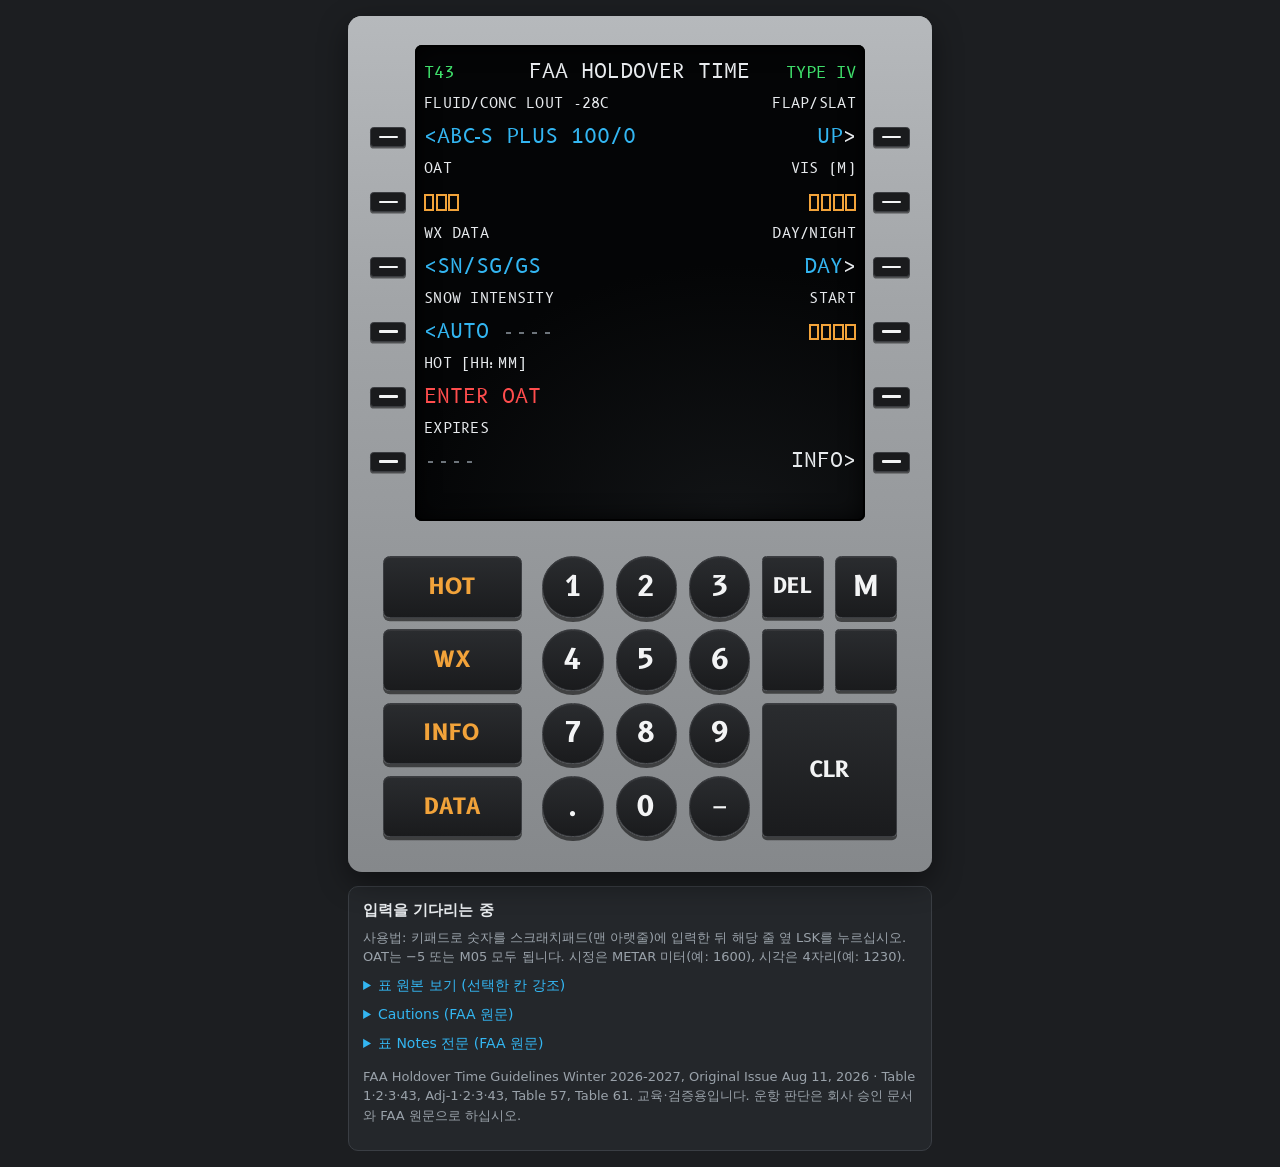
==== hot/index.html @ 69c2749b "A380-MFD draft: merge ckpt-prep-stack with X-WIND and FAA HOT calculators POSITION and SEC INDEX nav" ====
<!doctype html>
<html lang="ko">
<head>
<meta charset="utf-8">
<meta name="viewport" content="width=device-width, initial-scale=1">
</head>
<body>
<title>26/27 FAA HOLDOVER TIME</title>
<meta name="claude:viewport-fit-sides" content="cover">
<link rel="preconnect" href="https://fonts.googleapis.com">
<link rel="preconnect" href="https://fonts.gstatic.com" crossorigin>
<link rel="stylesheet" href="https://fonts.googleapis.com/css2?family=B612+Mono:wght@400;700&family=B612:wght@700&display=swap">
<style>
/* Same MCDU unit as the A380 TO Xwind tool: 14-row character screen, LSK columns on its row grid, keypad below; reference panel under the unit */
:root {
  --bench: #1c1e21;
  --bezel-hi: #b6b9bc; --bezel: #a1a4a7; --bezel-lo: #85888b;
  --key: #1a1b1d; --key-edge: #3b3d41; --key-text: #f3f4f5; --fn-text: #f2a33a;
  --screen: #040506; --label: #e8ebee; --cyan: #33b6f2; --green: #3fe06b;
  --amber: #f2a33a; --red: #ff4d4d; --dim: #6d747b; --grid: #262c32;
  --panel: #24272b; --line: #3a3e44; --foot: #9aa2aa;
  --mono: "B612 Mono", ui-monospace, Menlo, Consolas, monospace;
  --keyface: "B612", "Helvetica Neue", Arial, sans-serif;
  --text: -apple-system, "Apple SD Gothic Neo", "Noto Sans KR", system-ui, sans-serif;
  color-scheme: dark;
}
* { box-sizing: border-box; min-width: 0; }
html, body { background: var(--bench); color: var(--label); }
body {
  margin: 0; font-family: var(--text);
  padding-left: max(16px, env(safe-area-inset-left, 0px));
  padding-right: max(16px, env(safe-area-inset-right, 0px));
  padding-block: 16px;
}
.wrap { width: min(100%, calc((100vh - 36px) / 1.48)); width: min(100%, calc((100dvh - 36px) / 1.48)); min-width: min(100%, 340px); margin: 0 auto; }

.cdu {
  container-type: inline-size;
  background: linear-gradient(180deg, var(--bezel-hi), var(--bezel) 35%, var(--bezel-lo));
  border-radius: 14px;
  box-shadow: inset 0 1px 0 var(--bezel-hi), 0 10px 30px rgba(0,0,0,.45);
  padding-block: 5% 6%;
}
.top, .pad { font-size: clamp(9px, 3.3vw, 18px); font-size: 3.35cqw; }
.top { --row: 1.66em; display: grid; grid-template-columns: 10% 1fr 10%; column-gap: 1.5%; }
.lsks, .screen { display: grid; grid-template-rows: repeat(14, var(--row)); padding-block: .55em; }
.lsks button { align-self: center; }
.lsks.l button { justify-self: end; }
.lsks.r button { justify-self: start; }
.lsk {
  width: 2.75em; height: 1.485em; border-radius: .275em; max-width: 100%;
  background: var(--key); border: 1px solid var(--key-edge); box-shadow: 0 .12em 0 rgba(0,0,0,.5);
  display: grid; place-items: center; cursor: pointer; padding: 0; touch-action: manipulation;
}
.lsk::after { content: ""; width: 1.43em; height: .2em; background: var(--key-text); border-radius: 1px; }
.lsk:active { transform: translateY(.08em); box-shadow: none; }
.screen {
  background: radial-gradient(120% 90% at 70% 100%, #121416, var(--screen) 60%);
  border-radius: 7px; box-shadow: inset 0 0 0 2px #000, inset 0 0 1.2em rgba(0,0,0,.9);
  font-family: var(--mono); padding-inline: .45em; overflow: hidden; font-variant-numeric: tabular-nums;
}
.ln { display: grid; grid-template-columns: 1fr auto 1fr; align-items: center; white-space: pre; line-height: 1; }
.ln .l { justify-self: start; } .ln .c { justify-self: center; } .ln .r { justify-self: end; }
.ln.lbl { font-size: .74em; color: var(--label); letter-spacing: .02em; }
.ln.dat, .ln.ttl, .ln.sp { font-size: 1.04em; }
.disc { font-size: .9em; line-height: 1; white-space: nowrap; overflow: hidden; align-self: center; }
.disc span { display: inline-block; padding-left: 100%; animation: disc-slide 16s linear 1 forwards; }
@keyframes disc-slide { to { transform: translateX(-100%); } }
@media (prefers-reduced-motion: reduce) { .disc { white-space: normal; font-size: .6em; line-height: 1.12; } .disc span { padding-left: 0; animation: none; } }
.cyan { color: var(--cyan); } .green { color: var(--green); } .amber { color: var(--amber); }
.red { color: var(--red); } .dim { color: var(--dim); } .white { color: var(--label); }
.small { font-size: .78em; }
.big { font-size: 1.22em; font-weight: 700; letter-spacing: .02em; }
.boxes { display: inline-flex; gap: .08em; vertical-align: middle; }
.boxes i { width: .52em; height: .82em; border: .1em solid var(--amber); display: inline-block; }
.verdict { padding: .08em .35em; border: .1em solid currentColor; border-radius: .12em; font-weight: 700; letter-spacing: .06em; }
.verdict.nogo { color: var(--red); }

.pad { display: grid; grid-template-columns: 27% 1fr; gap: 4%; padding: 6% 6% 0; }
.fns { display: grid; grid-template-rows: repeat(4, 1fr); gap: .6em; }
.keys { display: grid; grid-template-columns: repeat(5, 1fr); grid-template-rows: repeat(4, 1fr); gap: .6em; }
.pad button {
  font-family: var(--keyface); font-weight: 700; color: var(--key-text);
  background: linear-gradient(180deg, #2a2c2f, var(--key)); border: 1px solid var(--key-edge);
  box-shadow: 0 .14em 0 rgba(0,0,0,.55), inset 0 1px 0 rgba(255,255,255,.06);
  cursor: pointer; touch-action: manipulation; padding: 0; -webkit-tap-highlight-color: transparent;
}
.pad button:active { transform: translateY(.1em); box-shadow: inset 0 1px 0 rgba(255,255,255,.06); }
button:focus-visible, summary:focus-visible { outline: 2px solid var(--cyan); outline-offset: 2px; }
.fn { color: var(--fn-text) !important; font-size: 1.15em; border-radius: .3em; min-height: 2.6em; letter-spacing: .03em; }
.k { aspect-ratio: 1; max-width: 100%; font-size: 1.45em; }
.k.dig { border-radius: 50%; }
.k.let { border-radius: .22em; }
.k.clr { grid-column: 4 / 6; grid-row: 3 / 5; aspect-ratio: auto; border-radius: .22em; font-size: 1.15em; }
.k.sm { font-size: 1.05em; }
.k.dummy { cursor: default; }
.k.zero { grid-column: 2; grid-row: 4; }
.k.dot { grid-column: 1; grid-row: 4; }
.k.slash { grid-column: 3; grid-row: 4; }

/* reference panel under the unit */
.ref { margin-top: 14px; background: var(--panel); border: 1px solid var(--line); border-radius: 10px; padding: 12px 14px; font-size: 14px; line-height: 1.5; }
.ref h2 { font-size: 15px; margin: 0 0 6px; color: var(--label); }
.ref .warn { color: var(--amber); margin: 6px 0; }
.ref .bad { color: var(--red); margin: 6px 0; }
.ref .foot { color: var(--foot); font-size: 13px; }
.ref details { margin-top: 8px; } .ref summary { cursor: pointer; color: var(--cyan); }
.ref ol, .ref ul { padding-left: 20px; margin: 6px 0; }
.scroll { overflow-x: auto; }
table.grid { border-collapse: collapse; font-family: var(--mono); font-size: 12px; margin-top: 8px; }
table.grid td, table.grid th { border: 1px solid var(--line); padding: 3px 5px; text-align: center; white-space: nowrap; }
table.grid th { color: var(--foot); font-weight: 400; }
td.hit { background: var(--green); color: #000; font-weight: 700; }
.help { color: var(--foot); font-size: 13px; margin: 4px 0 0; }
</style>

<div class="wrap">
  <div class="cdu" role="application" aria-label="Kilfrost ABC-S Plus holdover time CDU">
    <div class="top">
      <div class="lsks l" id="lsksL"></div>
      <div class="screen" id="screen" aria-live="polite"></div>
      <div class="lsks r" id="lsksR"></div>
    </div>
    <div class="pad">
      <div class="fns">
        <button class="fn" data-fn="MAIN">HOT</button>
        <button class="fn" data-fn="WX">WX</button>
        <button class="fn" data-fn="INFO">INFO</button>
        <button class="fn" data-fn="DATA">DATA</button>
      </div>
      <div class="keys">
        <button class="k dig" data-k="1">1</button><button class="k dig" data-k="2">2</button><button class="k dig" data-k="3">3</button>
        <button class="k let sm" data-k="DEL" aria-label="Delete last character">DEL</button><button class="k let" data-k="M" aria-label="M, minus as in METAR">M</button>
        <button class="k dig" data-k="4">4</button><button class="k dig" data-k="5">5</button><button class="k dig" data-k="6">6</button>
        <button class="k let sm dummy" data-k="SPACE" aria-hidden="true" tabindex="-1"></button><button class="k let sm dummy" data-k="SPACE" aria-hidden="true" tabindex="-1"></button>
        <button class="k dig" data-k="7">7</button><button class="k dig" data-k="8">8</button><button class="k dig" data-k="9">9</button>
        <button class="k let clr" data-k="CLR">CLR</button>
        <button class="k dig dot" data-k=".">.</button><button class="k dig zero" data-k="0">0</button><button class="k dig slash" data-k="-" aria-label="Minus">−</button>
      </div>
    </div>
  </div>

  <div class="ref">
    <h2 id="refHead">결과 설명</h2>
    <div id="msgs"></div>
    <p class="help">사용법: 키패드로 숫자를 스크래치패드(맨 아랫줄)에 입력한 뒤 해당 줄 옆 LSK를 누르십시오. OAT는 −5 또는 M05 모두 됩니다. 시정은 METAR 미터(예: 1600), 시각은 4자리(예: 1230).</p>
    <details><summary>표 원본 보기 (선택한 칸 강조)</summary><div class="scroll" id="tbl"></div></details>
    <details><summary>Cautions (FAA 원문)</summary><ul id="cautions"></ul></details>
    <details><summary>표 Notes 전문 (FAA 원문)</summary><ol id="notes"></ol></details>
    <p class="foot">FAA Holdover Time Guidelines Winter 2026-2027, Original Issue Aug 11, 2026 · Table 1·2·3·43, Adj-1·2·3·43, Table 57, Table 61. 교육·검증용입니다. 운항 판단은 회사 승인 문서와 FAA 원문으로 하십시오.</p>
  </div>
</div>

<script>
{
const D = {"std": [{"oat": "-3 °C and above", "oatF": "27 °F and above", "range": [-3.0, null], "conc": "100/0", "cells": {"FZFG": ["2:10", "4:00"], "SN_FZFG": ["0:55", "1:35"], "VLSN": ["3:00", "3:00"], "LSN": ["2:05", "3:00"], "MSN": ["1:15", "2:05"], "FZDZ": ["1:50", "2:00"], "LFZRA": ["1:05", "2:00"], "MSN_RA": ["0:15", "0:15"], "RCSW": ["0:25", "2:00"]}}, {"oat": "-3 °C and above", "oatF": "27 °F and above", "range": [-3.0, null], "conc": "75/25", "cells": {"FZFG": ["1:25", "2:40"], "SN_FZFG": ["0:30", "0:55"], "VLSN": ["2:05", "2:25"], "LSN": ["1:15", "2:05"], "MSN": ["0:45", "1:15"], "FZDZ": ["1:00", "1:20"], "LFZRA": ["0:30", "0:50"], "MSN_RA": ["0:08", "0:08"], "RCSW": ["0:10", "1:20"]}}, {"oat": "-3 °C and above", "oatF": "27 °F and above", "range": [-3.0, null], "conc": "50/50", "cells": {"FZFG": ["0:30", "0:55"], "SN_FZFG": ["0:15", "0:25"], "VLSN": ["1:00", "1:10"], "LSN": ["0:30", "1:00"], "MSN": ["0:15", "0:30"], "FZDZ": ["0:15", "0:40"], "LFZRA": ["0:15", "0:20"]}}, {"oat": "below -3 to -8 °C", "oatF": "below 27 to 18 °F", "range": [-8.0, -3.0], "conc": "100/0", "cells": {"FZFG": ["0:55", "3:30"], "SN_FZFG": ["0:50", "1:25"], "VLSN": ["3:00", "3:00"], "LSN": ["1:50", "3:00"], "MSN": ["1:05", "1:50"], "FZDZ": ["0:25", "1:35"], "LFZRA": ["0:20", "0:30"]}}, {"oat": "below -3 to -8 °C", "oatF": "below 27 to 18 °F", "range": [-8.0, -3.0], "conc": "75/25", "cells": {"FZFG": ["0:45", "1:50"], "SN_FZFG": ["0:30", "0:50"], "VLSN": ["1:50", "2:10"], "LSN": ["1:05", "1:50"], "MSN": ["0:40", "1:05"], "FZDZ": ["0:20", "1:10"], "LFZRA": ["0:15", "0:25"]}}, {"oat": "below -8 to -14 °C", "oatF": "below 18 to 7 °F", "range": [-14.0, -8.0], "conc": "100/0", "cells": {"FZFG": ["0:55", "3:30"], "SN_FZFG": ["0:45", "1:15"], "VLSN": ["2:55", "3:00"], "LSN": ["1:45", "2:55"], "MSN": ["1:00", "1:45"], "FZDZ": ["0:25", "1:35", "10"], "LFZRA": ["0:20", "0:30", "10"]}}, {"oat": "below -8 to -14 °C", "oatF": "below 18 to 7 °F", "range": [-14.0, -8.0], "conc": "75/25", "cells": {"FZFG": ["0:45", "1:50"], "SN_FZFG": ["0:25", "0:45"], "VLSN": ["1:45", "2:00"], "LSN": ["1:00", "1:45"], "MSN": ["0:35", "1:00"], "FZDZ": ["0:20", "1:10", "10"], "LFZRA": ["0:15", "0:25", "10"]}}, {"oat": "below -14 to -18 °C", "oatF": "below 7 to 0 °F", "range": [-18.0, -14.0], "conc": "100/0", "cells": {"FZFG": ["0:40", "1:00"], "SN_FZFG": ["0:01", "0:06"], "VLSN": ["0:30", "0:45"], "LSN": ["0:09", "0:30"], "MSN": ["0:02", "0:09"]}}, {"oat": "below -18 to -25 °C", "oatF": "below 0 to -13 °F", "range": [-25.0, -18.0], "conc": "100/0", "cells": {"FZFG": ["0:40", "1:00"], "SN_FZFG": ["0:00", "0:02"], "VLSN": ["0:10", "0:20"], "LSN": ["0:03", "0:10"], "MSN": ["0:01", "0:03"]}}, {"oat": "below -25 to -28 °C", "oatF": "below -13 to -18 °F", "range": [-28.0, -25.0], "conc": "100/0", "cells": {"FZFG": ["0:40", "1:00"], "SN_FZFG": ["0:00", "0:01"], "VLSN": ["0:07", "0:10"], "LSN": ["0:02", "0:07"], "MSN": ["0:00", "0:02"]}}], "adj": [{"oat": "-3 °C and above", "oatF": "27 °F and above", "range": [-3.0, null], "conc": "100/0", "cells": {"FZFG": ["1:39", "3:02"], "SN_FZFG": ["0:42", "1:12"], "VLSN": ["2:43", "3:00"], "LSN": ["1:35", "2:43"], "MSN": ["0:57", "1:35"], "FZDZ": ["1:24", "1:31"], "LFZRA": ["0:49", "1:31"], "MSN_RA": ["0:11", "0:11"], "RCSW": ["0:19", "1:31"]}}, {"oat": "-3 °C and above", "oatF": "27 °F and above", "range": [-3.0, null], "conc": "75/25", "cells": {"FZFG": ["1:05", "2:02"], "SN_FZFG": ["0:23", "0:42"], "VLSN": ["1:35", "1:50"], "LSN": ["0:57", "1:35"], "MSN": ["0:34", "0:57"], "FZDZ": ["0:46", "1:01"], "LFZRA": ["0:23", "0:38"], "MSN_RA": ["0:06", "0:06"], "RCSW": ["0:08", "1:01"]}}, {"oat": "-3 °C and above", "oatF": "27 °F and above", "range": [-3.0, null], "conc": "50/50", "cells": {"FZFG": ["0:23", "0:42"], "SN_FZFG": ["0:11", "0:19"], "VLSN": ["0:46", "0:53"], "LSN": ["0:23", "0:46"], "MSN": ["0:11", "0:23"], "FZDZ": ["0:11", "0:30"], "LFZRA": ["0:11", "0:15"]}}, {"oat": "below -3 to -8 °C", "oatF": "below 27 to 18 °F", "range": [-8.0, -3.0], "conc": "100/0", "cells": {"FZFG": ["0:42", "2:40"], "SN_FZFG": ["0:38", "1:05"], "VLSN": ["2:24", "2:51"], "LSN": ["1:24", "2:24"], "MSN": ["0:49", "1:24"], "FZDZ": ["0:19", "1:12"], "LFZRA": ["0:15", "0:23"]}}, {"oat": "below -3 to -8 °C", "oatF": "below 27 to 18 °F", "range": [-8.0, -3.0], "conc": "75/25", "cells": {"FZFG": ["0:34", "1:24"], "SN_FZFG": ["0:23", "0:38"], "VLSN": ["1:24", "1:39"], "LSN": ["0:49", "1:24"], "MSN": ["0:30", "0:49"], "FZDZ": ["0:15", "0:53"], "LFZRA": ["0:11", "0:19"]}}, {"oat": "below -8 to -14 °C", "oatF": "below 18 to 7 °F", "range": [-14.0, -8.0], "conc": "100/0", "cells": {"FZFG": ["0:42", "2:40"], "SN_FZFG": ["0:34", "0:57"], "VLSN": ["2:13", "2:40"], "LSN": ["1:20", "2:13"], "MSN": ["0:46", "1:20"], "FZDZ": ["0:19", "1:12", "10"], "LFZRA": ["0:15", "0:23", "10"]}}, {"oat": "below -8 to -14 °C", "oatF": "below 18 to 7 °F", "range": [-14.0, -8.0], "conc": "75/25", "cells": {"FZFG": ["0:34", "1:24"], "SN_FZFG": ["0:19", "0:34"], "VLSN": ["1:20", "1:31"], "LSN": ["0:46", "1:20"], "MSN": ["0:27", "0:46"], "FZDZ": ["0:15", "0:53", "10"], "LFZRA": ["0:11", "0:19", "10"]}}, {"oat": "below -14 to -18 °C", "oatF": "below 7 to 0 °F", "range": [-18.0, -14.0], "conc": "100/0", "cells": {"FZFG": ["0:30", "0:46"], "SN_FZFG": ["0:01", "0:05"], "VLSN": ["0:23", "0:34"], "LSN": ["0:07", "0:23"], "MSN": ["0:02", "0:07"]}}, {"oat": "below -18 to -25 °C", "oatF": "below 0 to -13 °F", "range": [-25.0, -18.0], "conc": "100/0", "cells": {"FZFG": ["0:30", "0:46"], "SN_FZFG": ["0:00", "0:02"], "VLSN": ["0:08", "0:15"], "LSN": ["0:02", "0:08"], "MSN": ["0:01", "0:02"]}}, {"oat": "below -25 to -28 °C", "oatF": "below -13 to -18 °F", "range": [-28.0, -25.0], "conc": "100/0", "cells": {"FZFG": ["0:30", "0:46"], "SN_FZFG": ["0:00", "0:01"], "VLSN": ["0:05", "0:08"], "LSN": ["0:02", "0:05"], "MSN": ["0:00", "0:02"]}}], "notes": {"1": "Ensure that the lowest operational use temperature (LOUT) is respected. Consider use of Type I fluid when Type IV fluid cannot be used.", "2": "Freezing mist is best confirmed by observation. It is never reported by METAR; however, it can occur when mist is present at 0 °C (32 °F) and below.", "3": "Use freezing fog holdover times in conditions of ice crystals mixed with freezing fog or freezing mist.", "4": "To determine snowfall intensity, the Snowfall Intensities as a Function of Prevailing Visibility table (Table 57) is required. No holdover times exist if the reported visibility correlates to a “heavy” precipitation intensity.", "5": "Use snow holdover times in conditions of very light, light, or moderate snow mixed with ice crystals.", "6": "Includes light, moderate and heavy freezing drizzle. Use light freezing rain holdover times if positive identification of freezing drizzle is not possible.", "7": "These holdover times apply to conditions of “moderate” precipitation intensity. In cases of very light or light snow mixed with light rain or drizzle, use light freezing rain holdover times. The Snowfall Intensities as a Function of Prevailing Visibility table (Table 57) is required to confirm the precipitation intensity. No holdover times exist if the reported visibility correlates to a “heavy” precipitation intensity.", "8": "No holdover time guidelines exist for this condition for 0 °C (32 °F) and below.", "9": "Heavy snow, ice pellets, moderate and heavy freezing rain, small hail and hail (Table 56 provides allowance times for Type IV PG fluids in ice pellets and small hail).", "10": "No holdover time guidelines exist for this condition below -10 °C (14 °F)."}, "frost": [{"oat": "-1 °C and above", "oatF": "30 °F and above", "range": [-1.0, null], "conc": "100/0", "typeII": "8:00", "typeIII": "2:00", "typeIV": "12:00"}, {"oat": "-1 °C and above", "oatF": "30 °F and above", "range": [-1.0, null], "conc": "75/25", "typeII": "5:00", "typeIII": "1:00", "typeIV": "5:00"}, {"oat": "-1 °C and above", "oatF": "30 °F and above", "range": [-1.0, null], "conc": "50/50", "typeII": "2:00", "typeIII": "0:30", "typeIV": "3:00"}, {"oat": "below -1 to -3 °C", "oatF": "below 30 to 27 °F", "range": [-3.0, -1.0], "conc": "100/0", "typeII": "8:00", "typeIII": "2:00", "typeIV": "12:00"}, {"oat": "below -1 to -3 °C", "oatF": "below 30 to 27 °F", "range": [-3.0, -1.0], "conc": "75/25", "typeII": "5:00", "typeIII": "1:00", "typeIV": "5:00"}, {"oat": "below -1 to -3 °C", "oatF": "below 30 to 27 °F", "range": [-3.0, -1.0], "conc": "50/50", "typeII": "1:30", "typeIII": "0:30", "typeIV": "3:00"}, {"oat": "below -3 to -10 °C", "oatF": "below 27 to 14 °F", "range": [-10.0, -3.0], "conc": "100/0", "typeII": "8:00", "typeIII": "2:00", "typeIV": "10:00"}, {"oat": "below -3 to -10 °C", "oatF": "below 27 to 14 °F", "range": [-10.0, -3.0], "conc": "75/25", "typeII": "4:00", "typeIII": "1:00", "typeIV": "5:00"}, {"oat": "below -10 to -14 °C", "oatF": "below 14 to 7 °F", "range": [-14.0, -10.0], "conc": "100/0", "typeII": "6:00", "typeIII": "2:00", "typeIV": "6:00"}, {"oat": "below -10 to -14 °C", "oatF": "below 14 to 7 °F", "range": [-14.0, -10.0], "conc": "75/25", "typeII": "1:00", "typeIII": "1:00", "typeIV": "1:00"}, {"oat": "below -14 to -21 °C", "oatF": "below 7 to -6 °F", "range": [-21.0, -14.0], "conc": "100/0", "typeII": "3:00", "typeIII": "2:00", "typeIV": "6:00"}, {"oat": "below -21 to -25 °C", "oatF": "below -6 to -13 °F", "range": [-25.0, -21.0], "conc": "100/0", "typeII": "2:00", "typeIII": "2:00", "typeIV": "4:00"}], "frostAdj": [{"oat": "-1 °C and above", "oatF": "30 °F and above", "range": [-1.0, null], "conc": "100/0", "typeII": "6:05", "typeIII": "1:31", "typeIV": "9:07"}, {"oat": "-1 °C and above", "oatF": "30 °F and above", "range": [-1.0, null], "conc": "75/25", "typeII": "3:48", "typeIII": "0:46", "typeIV": "3:48"}, {"oat": "-1 °C and above", "oatF": "30 °F and above", "range": [-1.0, null], "conc": "50/50", "typeII": "1:31", "typeIII": "0:23", "typeIV": "2:17"}, {"oat": "below -1 to -3 °C", "oatF": "below 30 to 27 °F", "range": [-3.0, -1.0], "conc": "100/0", "typeII": "6:05", "typeIII": "1:31", "typeIV": "9:07"}, {"oat": "below -1 to -3 °C", "oatF": "below 30 to 27 °F", "range": [-3.0, -1.0], "conc": "75/25", "typeII": "3:48", "typeIII": "0:46", "typeIV": "3:48"}, {"oat": "below -1 to -3 °C", "oatF": "below 30 to 27 °F", "range": [-3.0, -1.0], "conc": "50/50", "typeII": "1:08", "typeIII": "0:23", "typeIV": "2:17"}, {"oat": "below -3 to -10 °C", "oatF": "below 27 to 14 °F", "range": [-10.0, -3.0], "conc": "100/0", "typeII": "6:05", "typeIII": "1:31", "typeIV": "7:36"}, {"oat": "below -3 to -10 °C", "oatF": "below 27 to 14 °F", "range": [-10.0, -3.0], "conc": "75/25", "typeII": "3:02", "typeIII": "0:46", "typeIV": "3:48"}, {"oat": "below -10 to -14 °C", "oatF": "below 14 to 7 °F", "range": [-14.0, -10.0], "conc": "100/0", "typeII": "4:34", "typeIII": "1:31", "typeIV": "4:34"}, {"oat": "below -10 to -14 °C", "oatF": "below 14 to 7 °F", "range": [-14.0, -10.0], "conc": "75/25", "typeII": "0:46", "typeIII": "0:46", "typeIV": "0:46"}, {"oat": "below -14 to -21 °C", "oatF": "below 7 to -6 °F", "range": [-21.0, -14.0], "conc": "100/0", "typeII": "2:17", "typeIII": "1:31", "typeIV": "4:34"}, {"oat": "below -21 to -25 °C", "oatF": "below -6 to -13 °F", "range": [-25.0, -21.0], "conc": "100/0", "typeII": "1:31", "typeIII": "1:31", "typeIV": "3:02"}], "frostNotes": {"1": "To use the holdover times in this table, ensure that the fluid and dilution being used is listed in the List of Fluids Tested for Anti-Icing Performance and Aerodynamic Acceptance table (Table 58 - Table 61). Any restrictions on the use of the fluid have to be identified and applied.", "2": "Type I Fluid / Water Mixture must be selected so that the freezing point of the mixture is at least 10 °C (18 °F) below outside air temperature.", "3": "Ensure that the lowest operational use temperature (LOUT) is respected.", "4": "Changes in outside air temperature (OAT) over the course of longer frost events can be significant; the appropriate holdover time to use is the one provided for the coldest OAT that has occurred in the time between the de/anti-icing fluid application and takeoff.", "5": "To use the Type III fluid frost holdover times, the fluid brand being used must be known. AllClear AeroClear MAX must be applied unheated."}};
const CAUTIONS = {"9": ["The responsibility for the application of these data remains with the user.", "Fluids used during ground de/anti-icing do not provide in-flight icing protection.", "This table is for departure planning only and should be used in conjunction with pre-takeoff check procedures."], "11": ["The responsibility for the application of these data remains with the user.", "The time of protection will be shortened in heavy weather conditions, heavy precipitation rates or high moisture content.", "High wind velocity, jet blast or blowing snow may reduce holdover time below the lowest time stated in the range.", "The holdover time may be reduced when aircraft skin temperature is lower than outside air temperature.", "Fluids used during ground de/anti-icing do not provide in-flight icing protection.", "This table is for departure planning only and should be used in conjunction with pre-takeoff check procedures."], "32": ["The responsibility for the application of these data remains with the user.", "The time of protection will be shortened in heavy weather conditions, heavy precipitation rates or high moisture content.", "High wind velocity, jet blast or blowing snow may reduce holdover time below the lowest time stated in the range.", "The holdover time may be reduced when aircraft skin temperature is lower than outside air temperature.", "Fluids used during ground de/anti-icing do not provide in-flight icing protection.", "This table is for departure planning only and should be used in conjunction with pre-takeoff check procedures.", "Whenever frost or ice occurs on the lower surface of the wing in the area of the fuel tank, indicating a cold-soaked wing, the 50/50 dilution of Type II or IV are not to be used for the anti-icing step because fluid freezing may occur."], "66": ["The responsibility for the application of these data remains with the user.", "Fluids used during ground de/anti-icing do not provide in-flight icing protection.", "This table is for departure planning only and should be used in conjunction with pre-takeoff check procedures.", "Allowance time cannot be extended by an inspection of the aircraft critical surfaces."]};
const TI = {"al": [{"oat": "-3 °C and above", "oatF": "27 °F and above", "range": [-3.0, null], "cells": {"FZFG": ["0:11", "0:17"], "SN_FZFG": ["0:06", "0:11"], "VLSN": ["0:18", "0:22"], "LSN": ["0:11", "0:18"], "MSN": ["0:06", "0:11"], "FZDZ": ["0:09", "0:13"], "LFZRA": ["0:02", "0:05"], "MSN_RA": ["0:02", "0:02"], "RCSW": ["0:02", "0:05"]}}, {"oat": "below -3 to -6 °C", "oatF": "below 27 to 21 °F", "range": [-6.0, -3.0], "cells": {"FZFG": ["0:08", "0:13"], "SN_FZFG": ["0:05", "0:08"], "VLSN": ["0:14", "0:17"], "LSN": ["0:08", "0:14"], "MSN": ["0:05", "0:08"], "FZDZ": ["0:05", "0:09"], "LFZRA": ["0:02", "0:05"]}}, {"oat": "below -6 to -10 °C", "oatF": "below 21 to 14 °F", "range": [-10.0, -6.0], "cells": {"FZFG": ["0:06", "0:10"], "SN_FZFG": ["0:04", "0:06"], "VLSN": ["0:11", "0:13"], "LSN": ["0:06", "0:11"], "MSN": ["0:04", "0:06"], "FZDZ": ["0:04", "0:07"], "LFZRA": ["0:02", "0:05"]}}, {"oat": "below -10 °C", "oatF": "below 14 °F", "range": [null, -10.0], "cells": {"FZFG": ["0:05", "0:09"], "SN_FZFG": ["0:02", "0:04"], "VLSN": ["0:07", "0:08"], "LSN": ["0:04", "0:07"], "MSN": ["0:02", "0:04"]}}], "comp": [{"oat": "-3 °C and above", "oatF": "27 °F and above", "range": [-3.0, null], "cells": {"FZFG": ["0:09", "0:16"], "SN_FZFG": ["0:03", "0:06"], "VLSN": ["0:12", "0:15"], "LSN": ["0:06", "0:12"], "MSN": ["0:03", "0:06"], "FZDZ": ["0:08", "0:13"], "LFZRA": ["0:02", "0:05"], "MSN_RA": ["0:01", "0:01"], "RCSW": ["0:01", "0:05"]}}, {"oat": "below -3 to -6 °C", "oatF": "below 27 to 21 °F", "range": [-6.0, -3.0], "cells": {"FZFG": ["0:06", "0:08"], "SN_FZFG": ["0:02", "0:05"], "VLSN": ["0:11", "0:13"], "LSN": ["0:05", "0:11"], "MSN": ["0:02", "0:05"], "FZDZ": ["0:05", "0:09"], "LFZRA": ["0:02", "0:05"]}}, {"oat": "below -6 to -10 °C", "oatF": "below 21 to 14 °F", "range": [-10.0, -6.0], "cells": {"FZFG": ["0:04", "0:08"], "SN_FZFG": ["0:02", "0:05"], "VLSN": ["0:09", "0:12"], "LSN": ["0:05", "0:09"], "MSN": ["0:02", "0:05"], "FZDZ": ["0:04", "0:07"], "LFZRA": ["0:02", "0:05"]}}, {"oat": "below -10 °C", "oatF": "below 14 °F", "range": [null, -10.0], "cells": {"FZFG": ["0:04", "0:07"], "SN_FZFG": ["0:02", "0:04"], "VLSN": ["0:07", "0:08"], "LSN": ["0:04", "0:07"], "MSN": ["0:02", "0:04"]}}], "alAdj": [{"oat": "-3 °C and above", "oatF": "27 °F and above", "range": [-3.0, null], "cells": {"FZFG": ["0:08", "0:13"], "SN_FZFG": ["0:05", "0:08"], "VLSN": ["0:14", "0:17"], "LSN": ["0:08", "0:14"], "MSN": ["0:05", "0:08"], "FZDZ": ["0:07", "0:10"], "LFZRA": ["0:02", "0:04"], "MSN_RA": ["0:02", "0:02"], "RCSW": ["0:02", "0:04"]}}, {"oat": "below -3 to -6 °C", "oatF": "below 27 to 21 °F", "range": [-6.0, -3.0], "cells": {"FZFG": ["0:06", "0:10"], "SN_FZFG": ["0:04", "0:06"], "VLSN": ["0:11", "0:13"], "LSN": ["0:06", "0:11"], "MSN": ["0:04", "0:06"], "FZDZ": ["0:04", "0:07"], "LFZRA": ["0:02", "0:04"]}}, {"oat": "below -6 to -10 °C", "oatF": "below 21 to 14 °F", "range": [-10.0, -6.0], "cells": {"FZFG": ["0:05", "0:08"], "SN_FZFG": ["0:03", "0:05"], "VLSN": ["0:08", "0:10"], "LSN": ["0:05", "0:08"], "MSN": ["0:03", "0:05"], "FZDZ": ["0:03", "0:05"], "LFZRA": ["0:02", "0:04"]}}, {"oat": "below -10 °C", "oatF": "below 14 °F", "range": [null, -10.0], "cells": {"FZFG": ["0:04", "0:07"], "SN_FZFG": ["0:02", "0:03"], "VLSN": ["0:05", "0:06"], "LSN": ["0:03", "0:05"], "MSN": ["0:02", "0:03"]}}], "compAdj": [{"oat": "-3 °C and above", "oatF": "27 °F and above", "range": [-3.0, null], "cells": {"FZFG": ["0:07", "0:12"], "SN_FZFG": ["0:02", "0:05"], "VLSN": ["0:09", "0:11"], "LSN": ["0:05", "0:09"], "MSN": ["0:02", "0:05"], "FZDZ": ["0:06", "0:10"], "LFZRA": ["0:02", "0:04"], "MSN_RA": ["0:01", "0:01"], "RCSW": ["0:01", "0:04"]}}, {"oat": "below -3 to -6 °C", "oatF": "below 27 to 21 °F", "range": [-6.0, -3.0], "cells": {"FZFG": ["0:05", "0:06"], "SN_FZFG": ["0:02", "0:04"], "VLSN": ["0:08", "0:10"], "LSN": ["0:04", "0:08"], "MSN": ["0:02", "0:04"], "FZDZ": ["0:04", "0:07"], "LFZRA": ["0:02", "0:04"]}}, {"oat": "below -6 to -10 °C", "oatF": "below 21 to 14 °F", "range": [-10.0, -6.0], "cells": {"FZFG": ["0:03", "0:06"], "SN_FZFG": ["0:02", "0:04"], "VLSN": ["0:07", "0:09"], "LSN": ["0:04", "0:07"], "MSN": ["0:02", "0:04"], "FZDZ": ["0:03", "0:05"], "LFZRA": ["0:02", "0:04"]}}, {"oat": "below -10 °C", "oatF": "below 14 °F", "range": [null, -10.0], "cells": {"FZFG": ["0:03", "0:05"], "SN_FZFG": ["0:02", "0:03"], "VLSN": ["0:05", "0:06"], "LSN": ["0:03", "0:05"], "MSN": ["0:02", "0:03"]}}], "notes": {"1": "To use the holdover times in this table, ensure that the fluid and dilution being used is listed in the Type I Fluids Tested for Anti-Icing Performance and Aerodynamic Acceptance table (Table 58). Any restrictions on the use of the fluid have to be identified and applied.", "2": "Type I fluid / water mixture must be selected so that the freezing point of the mixture is at least 10 °C (18 °F) below outside air temperature.", "3": "Ensure that the lowest operational use temperature (LOUT) is respected.", "4": "Freezing mist is best confirmed by observation. It is never reported by METAR; however, it can occur when mist is present at 0 °C (32 °F) and below.", "5": "Use freezing fog holdover times in conditions of ice crystals mixed with freezing fog or freezing mist.", "6": "To determine snowfall intensity, the Snowfall Intensities as a Function of Prevailing Visibility table (Table 57) is required. No holdover times exist if the reported visibility correlates to a “heavy” precipitation intensity.", "7": "Use snow holdover times in conditions of very light, light, or moderate snow mixed with ice crystals.", "8": "Includes light, moderate and heavy freezing drizzle. Use light freezing rain holdover times if positive identification of freezing drizzle is not possible.", "9": "These holdover times apply to conditions of “moderate” precipitation intensity. In cases of very light or light snow mixed with light rain or drizzle, use light freezing rain holdover times. The Snowfall Intensities as a Function of Prevailing Visibility table (Table 57) is required to confirm the precipitation intensity. No holdover times exist if the reported visibility correlates to a “heavy” precipitation intensity.", "10": "No holdover time guidelines exist for this condition for 0 °C (32 °F) and below.", "11": "Heavy snow, ice pellets, moderate and heavy freezing rain, small hail and hail."}, "frost": {"IAL": ["0:45", "0:34"], "ICOMP": ["0:35", "0:27"]}, "frostRange": [null, null]};
const AT = {"cols": [[0, null, false], [-5, 0, true], [-10, -5, false], [-16, -10, false], [-22, -16, false]], "rows": [{"label": "Light Ice Pellets (or Small Hail) -PL", "codes": ["-PL"], "std": [50, 50, 30, 30, 20], "adj": [38, 38, 23, 23, 15]}, {"label": "Light Ice Pellets (or Small Hail) Mixed with Light Snow -PLSN, -SNPL", "codes": ["-PLSN", "-SNPL"], "std": [40, 40, 15, 15, null], "adj": [30, 30, 11, 11, null]}, {"label": "Light Ice Pellets (or Small Hail) Mixed with Light Freezing Drizzle -PLFZDZ, -FZDZPL", "codes": ["-PLFZDZ", "-FZDZPL"], "std": [null, 25, 10, null, null], "adj": [null, 19, 8, null, null]}, {"label": "Light Ice Pellets (or Small Hail) Mixed with Light Drizzle -PLDZ, -DZPL", "codes": ["-PLDZ", "-DZPL"], "std": [25, null, null, null, null], "adj": [19, null, null, null, null]}, {"label": "Light Ice Pellets (or Small Hail) Mixed with Light Freezing Rain -PLFZRA, -FZRAPL", "codes": ["-PLFZRA", "-FZRAPL"], "std": [null, 25, 10, null, null], "adj": [null, 19, 8, null, null]}, {"label": "Light Ice Pellets (or Small Hail) Mixed with Light Rain -PLRA, -RAPL", "codes": ["-PLRA", "-RAPL"], "std": [25, null, null, null, null], "adj": [19, null, null, null, null]}, {"label": "Light Ice Pellets (or Small Hail) Mixed with Light Freezing Rain and Light Snow -PLFZRASN, -PLSNFZRA, -FZRAPLSN, -FZRASNPL, -SNPLFZRA, -SNFZRAPL", "codes": ["-PLFZRASN", "-PLSNFZRA", "-FZRAPLSN", "-FZRASNPL", "-SNPLFZRA", "-SNFZRAPL"], "std": [null, 20, null, null, null], "adj": [null, 15, null, null, null]}, {"label": "Light Ice Pellets (or Small Hail) Mixed with Light Rain and Light Snow -PLRASN, -PLSNRA, -RAPLSN, -RASNPL, -SNPLRA, -SNRAPL", "codes": ["-PLRASN", "-PLSNRA", "-RAPLSN", "-RASNPL", "-SNPLRA", "-SNRAPL"], "std": [20, null, null, null, null], "adj": [15, null, null, null, null]}, {"label": "Moderate Ice Pellets (or Small Hail) PL", "codes": ["PL"], "std": [15, 15, 10, 10, null], "adj": [11, 11, 8, 8, null]}, {"label": "Moderate Ice Pellets (or Small Hail) Mixed with Moderate Snow PLSN, SNPL", "codes": ["PLSN", "SNPL"], "std": [15, 15, 5, 5, null], "adj": [11, 11, 4, 4, null]}, {"label": "Moderate Ice Pellets (or Small Hail)Mixed with Light or Moderate Freezing Drizzle PLFZDZ, FZDZPL", "codes": ["PLFZDZ", "FZDZPL"], "std": [null, 10, 7, null, null], "adj": [null, 8, 5, null, null]}, {"label": "Moderate Ice Pellets (or Small Hail) Mixed with Light or Moderate Drizzle PLDZ, DZPL", "codes": ["PLDZ", "DZPL"], "std": [10, null, null, null, null], "adj": [8, null, null, null, null]}, {"label": "Moderate Ice Pellets (or Small Hail) Mixed with Moderate Rain PLRA, RAPL", "codes": ["PLRA", "RAPL"], "std": [10, null, null, null, null], "adj": [8, null, null, null, null]}], "notes": {"1": "These allowance times are for use with undiluted (100/0) PG-based fluids applied on aircraft with rotation speeds of 100 knots or greater. To use the allowance times in this table, ensure the fluid being used is listed in the Validation Status of Fluids for Use with Allowance Times (Table 53).", "2": "Takeoff is allowed up to 90 minutes after start of fluid application if the precipitation stops at or before the allowance time expires and does not restart. Takeoff is not permitted if the OAT decreases during the 90 minutes in conditions of light ice pellets mixed with either: light freezing drizzle; light drizzle; light freezing rain; light rain; light rain and light snow; or light freezing rain and light snow, as well as in conditions of moderate ice pellets mixed with either: light or moderate freezing drizzle; light or moderate drizzle; or moderate rain.", "3": "Ensure that the lowest operational use temperature (LOUT) is respected.", "4": "No allowance times exist for PG-based fluids when used on aircraft with rotation speeds less than 100 knots.", "5": "No allowance times exist for PG-based fluids when used on aircraft with rotation speeds less than 115 knots.", "6": "Applicable METAR codes include only Ice Pellet conditions (i.e., PL). While allowance times can be used when Small Hail is reported instead of Ice Pellets, the corresponding METAR codes for Small Hail are not listed in the table.", "7": "The reporting of Small Hail by METAR varies by country, which can result in different HOTs or allowance times when the same METAR code is used in different regions. For details, refer to the METAR Codes and Holdover or Allowance Times Used by Country table in the FAA Ground Deicing Program General Information Document.", "8": "If the METAR does not report an intensity for small hail, use the “moderate ice pellets or small hail” allowance times. If the METAR reports an intensity with small hail, the condition with the equivalent intensity can be used, e.g., if light small hail is reported, the “light ice pellets” allowance times can be used. This also applies in mixed conditions, e.g., if light small hail mixed with light snow is reported, use the “light ice pellets mixed with light snow” allowance times."}};
const AT_COLS = ["ABOVE 0C","0 TO -5C","-5 TO -10C","-10 TO -16C","-16 TO -22C"];
const atCol = o => o > 0 ? 0 : o >= -5 ? 1 : o >= -10 ? 2 : o >= -16 ? 3 : o >= -22 ? 4 : -1;
const FLUIDS = [["IV","100/0"],["IV","75/25"],["IV","50/50"],["IAL",null],["ICOMP",null]];
const NOTE_NO = {IV:{fzdz:6, snra:7, zero:8, m10:10}, I:{fzdz:8, snra:9, zero:10}};
const COL_NAME = {FZFG:"Freezing Fog/Mist/Ice Crystals", SN_FZFG:"Snow mixed with Freezing Fog", VLSN:"Very Light Snow", LSN:"Light Snow", MSN:"Moderate Snow", FZDZ:"Freezing Drizzle", LFZRA:"Light Freezing Rain", MSN_RA:"Moderate Snow mixed with Rain", RCSW:"Rain on Cold-Soaked Wing"};
const COL_CDU = {FZFG:"FZFG", SN_FZFG:"SN+FZFG", VLSN:"VL SN", LSN:"LT SN", MSN:"MOD SN", FZDZ:"FZDZ", LFZRA:"-FZRA", MSN_RA:"MOD SN+RA", RCSW:"RA CS WING"};
const WX = {
  FZFG:   {cdu:"FZFG/BR/IC", lbl:"FZ FG/BR/ICE CRYSTAL"},
  SN_FZFG:{cdu:"SN+FZFG",   lbl:"SN + FZ FOG"},
  SN:     {cdu:"SN/SG/GS",  lbl:"SN/SN GRAIN/SN PELLET"},
  FZDZ:   {cdu:"FZDZ",      lbl:"FZ DRIZZLE"},
  LFZRA:  {cdu:"-FZRA",     lbl:"LT FZ RAIN"},
  SNRA:   {cdu:"SNRA/DZ",  lbl:"MOD SN + RA"},
  RCSW:   {cdu:"RA CS WING",lbl:"RA COLD-SOAK"},
  OTHER:  {cdu:"OTHERS",    lbl:"+SN/PL/FZRA/+FZRA/GR/GS"},
  FROST:  {cdu:"FROST",     lbl:"ACTIVE FROST"},
  PL:     {cdu:"AT TYPE IV PG",lbl:"ICE PELLETS"},
};
// WX page follows the FAA document order: Table 1 active frost, then HOT table columns, then Table 56 ice pellets
const WX_L = ["FROST","FZFG","SN_FZFG","SN","OTHER"], WX_R = ["FZDZ","LFZRA","SNRA","RCSW","PL"];
const LOUT = {"100/0":-28, "75/25":-14.5, "50/50":-3.5};
const CONCS = ["100/0","75/25","50/50"];
const INT = {H:"HEAVY", M:"MODERATE", L:"LIGHT", VL:"VERY LIGHT"};
const INT_SEQ = ["AUTO","VL","L","M","H"];

// Table 57: visibility (m) upper bound -> [Day <=-1C, Day >-1C, Night <=-1C, Night >-1C]
const T57 = [[600,"HHHH"],[1000,"MHHH"],[1400,"MMMH"],[1800,"LLMM"],[2200,"LLMM"],[2600,"LLMM"],
             [3000,"VLLL"],[3600,"VVLL"],[4400,"VVLL"],[5200,"VVVL"],[Infinity,"VVVV"]];
function snowIntensity(vis, night, oat) {
  const row = T57.find(r => vis <= r[0]);
  const c = row[1][(night ? 2 : 0) + (oat <= -1 ? 0 : 1)];
  return c === "V" ? "VL" : c;
}
const inRange = ([lo, hi], oat) => (lo === null || oat >= lo) && (hi === null || oat < hi);
const toMin = s => { const [h,m] = s.split(":").map(Number); return h*60 + m; };
const addMin = (t, m) => { const x = (t + m) % 1440; return String(Math.floor(x/60)).padStart(2,"0") + String(x%60).padStart(2,"0"); };

// ---------- state ----------
const KEY = "abcsplus.hot.v1";
const S = { page:"MAIN", pl:0, plPage:0, fluid:"IV", conc:"100/0", oat:null, wx:"SN", vis:null, night:false, intMode:"AUTO", adj:false, start:null, sp:"", msg:"", infoPage:0 };
try { const s = JSON.parse(localStorage.getItem(KEY) || "{}"); for (const k of ["fluid","conc","wx","pl","night","intMode","adj"]) if (s[k] !== undefined) S[k] = s[k]; } catch (e) {}
if (!CONCS.includes(S.conc)) S.conc = "100/0";
if (!["IV","IAL","ICOMP"].includes(S.fluid)) S.fluid = "IV";
if (!(S.pl >= 0 && S.pl < AT.rows.length)) S.pl = 0;
const isI = () => S.fluid !== "IV";
const nn = k => NOTE_NO[isI() ? "I" : "IV"][k];
if (!WX[S.wx]) S.wx = "SN";
const save = () => { try { localStorage.setItem(KEY, JSON.stringify({pl:S.pl, fluid:S.fluid, conc:S.conc, wx:S.wx, night:S.night, intMode:S.intMode, adj:S.adj})); } catch (e) {} };

// ---------- calculation (same rules as v1) ----------
function compute() {
  const {conc, oat, wx, adj} = S;
  const R = { hot:null, none:null, short:"", msgs:[], info:[], col:null, rowLbl:null, inten:null, src: S.fluid === "IV" ? (adj ? "ADJ-43" : "T43") : S.fluid === "IAL" ? (adj ? "ADJ-2" : "T2") : (adj ? "ADJ-3" : "T3") };
  const snowy = ["SN","SN_FZFG","SNRA"].includes(wx);
  if (oat === null) { R.short = "ENTER OAT"; return R; }
  if (wx === "FROST") {
    R.src = adj ? "ADJ-1" : "T1";
    if (isI()) {
      const v = TI.frost[S.fluid][adj ? 1 : 0];
      const fr = TI.frostRange;
      if (fr && inRange(fr, oat)) { R.hot = [v]; R.rowLbl = "TYPE I"; }
      else if (fr) { R.none = "이 OAT에는 Type I Active Frost HOT가 없습니다 (Table 1)."; R.short = "NO HOT THIS OAT"; }
      else { R.none = `Type I frost ${v}: Table 1에서 적용 OAT 범위(병합 칸)를 Word판으로 확인 중이라 아직 표시하지 않습니다.`; R.short = "TYPE I FROST: PENDING"; }
      R.msgs.push(["warn","Type I 혼합액의 어는점은 OAT보다 최소 10 °C 낮아야 합니다 (Table 1 Note 2)."]);
      R.msgs.push(["warn","서리 지속 중 OAT가 내려가면, 도포 후 이륙까지 가장 낮았던 OAT의 HOT를 사용합니다 (Table 1 Note 4)."]);
      R.info.push("COLDEST OAT SINCE APPL (N4)");
      return R;
    }
    const r = (adj ? D.frostAdj : D.frost).find(r => r.conc === conc && inRange(r.range, oat));
    if (r) { R.hot = [r.typeIV]; R.rowLbl = r.oat; }
    else if (oat < -25) { R.none = "−25 °C 미만: No Holdover Time Guidelines Exist (Table 1)"; R.short = "NO HOT BELOW -25C"; }
    else { R.none = `${conc}: 이 OAT의 Active Frost HOT가 Table 1에 없습니다.`; R.short = "NO HOT THIS CONC/OAT"; }
    R.msgs.push(["warn","서리 지속 중 OAT가 내려가면, 도포 후 이륙까지 가장 낮았던 OAT의 HOT를 사용합니다 (Table 1 Note 4)."]);
    R.info.push("COLDEST OAT SINCE APPL (N4)");
    return R;
  }
  if (wx === "PL") {
    const row = AT.rows[S.pl], ci = atCol(oat);
    R.src = adj ? "ADJ-55" : "T56"; R.rowLbl = row.codes.join(" "); R.atCol = ci;
    R.msgs.push(["warn","Allowance time은 기체 점검(inspection)으로 연장할 수 없습니다 (66쪽 Caution)."]);
    if (isI()) { R.none = "Type I에는 Allowance Time이 없습니다. Type III/IV 100/0만 해당 (Table 53 Note 1)."; R.short = "NO AT FOR TYPE I"; return R; }
    if (conc !== "100/0") { R.none = "Allowance Time은 희석하지 않은 100/0 PG 유체에만 있습니다 (Table 56 Note 1)."; R.short = "AT 100/0 ONLY"; return R; }
    const v = ci < 0 ? null : row[adj ? "adj" : "std"][ci];
    if (ci < 0) { R.none = "−22 °C 미만: Allowance Time 없음 (Table 56)."; R.short = "NO AT BELOW -22C"; return R; }
    if (v == null) { R.none = `${AT_COLS[ci]} 구간: 이 조건의 Allowance Time 없음 (Table 56).`; R.short = "NO AT THIS OAT"; return R; }
    R.at = v;
    R.msgs.push(["warn", "강수가 Allowance Time 만료 전에 그치고 다시 오지 않으면, 도포 시작 후 90분까지 이륙 가능합니다. 단, PL에 비·이슬비·어는비 등이 섞인 조건에서는 그 90분 동안 OAT가 내려가면 이륙할 수 없습니다 (Note 2)."]);
    R.msgs.push(["warn", ci >= 3 ? "−10 °C 미만 칸은 rotation speed 115 kt 이상 항공기에만 적용 (Note 5)." : "rotation speed 100 kt 이상 항공기에만 적용 (Note 1·4)."]);
    if (S.pl === 8 || S.pl === 9) R.msgs.push(["warn","METAR에 small hail 강도 표기가 없으면 moderate ice pellets AT를 사용합니다 (Note 8)."]);
    R.info.push("STOPS BEFORE AT: TO 90 MIN", "FROM START (N2)", "AT NOT EXTENDABLE BY INSP");
    return R;
  }
  if (wx === "OTHER" && isI()) {
    R.none = "HOT 없음 (Other 조건, Table 2/3 Note 11). Allowance Time은 Type III/IV(100/0)에만 있습니다 (Table 53 Note 1).";
    R.short = "NO HOT (TYPE I)"; return R;
  }
  if (wx === "OTHER") {
    R.none = "HOT 없음 (Other: heavy snow, moderate/heavy freezing rain, hail). Ice pellets·small hail은 WX 페이지의 AT TYPE IV PG(R5)를 선택하면 Table 56 Allowance Time을 보여 드립니다.";
    R.short = "NO HOT"; R.info.push("PL/GS: SELECT AT TYPE IV PG");
    return R;
  }
  let inten = null;
  if (snowy) {
    if (S.intMode === "AUTO") {
      if (S.vis === null) { R.short = "ENTER VIS"; R.msgs.push(["warn","눈 조건은 시정(m)을 입력해야 강도를 판정합니다 (Table 57). 또는 L4에서 강도를 직접 고르십시오."]); return R; }
      inten = snowIntensity(S.vis, S.night, oat);
    } else inten = S.intMode;
    R.inten = inten;
    if (inten === "H") { R.none = "Heavy 강도: HOT 없음 (Table 57 사용 Note)."; R.short = "HEAVY - NO HOT"; return R; }
  }
  let col;
  if (wx === "SN") col = {VL:"VLSN", L:"LSN", M:"MSN"}[inten];
  else if (wx === "SNRA") {
    if (inten === "M") col = "MSN_RA";
    else { col = "LFZRA"; R.msgs.push(["warn",`Very light/Light snow + rain/drizzle → Light Freezing Rain HOT 사용 (Note ${nn("snra")}).`]); R.info.push(`VL/LT SN+RA: USE -FZRA (N${nn("snra")})`); }
  } else col = wx;
  R.col = col;
  const rowsSrc = S.fluid === "IV" ? (adj ? D.adj : D.std) : TI[(S.fluid === "IAL" ? "al" : "comp") + (adj ? "Adj" : "")];
  const r = rowsSrc.find(r => (isI() || r.conc === conc) && inRange(r.range, oat));
  R.rowLbl = r ? r.oat : null;
  const v = r ? r.cells[col] : undefined;
  if (["MSN_RA","RCSW"].includes(col) && oat <= 0) { R.none = `0 °C 이하: 이 조건의 HOT 없음 (Note ${nn("zero")}).`; R.short = "NO HOT AT/BELOW 0C"; }
  else if (["FZDZ","LFZRA"].includes(col) && oat < -10) { R.none = isI() ? "−10 °C 미만: 이 조건의 HOT 없음 (Table 2/3 해당 칸 없음)." : "−10 °C 미만: 이 조건의 HOT 없음 (Note 10)."; R.short = "NO HOT BELOW -10C"; }
  else if (!r) { R.none = isI() ? "이 OAT에 대한 행이 표에 없습니다." : `${conc}: 이 OAT에 대한 행이 표에 없습니다 (LOUT ${LOUT[conc]} °C 또는 표 범위 밖).`; R.short = "NO HOT: OAT/LOUT"; }
  else if (v === "N/A") { R.none = "N/A (표 원문 표기)"; R.short = "N/A"; }
  else if (!v) { R.none = "표에 값이 없습니다 (No holdover time guidelines exist)."; R.short = "NO HOT GUIDELINE"; }
  else { R.hot = v; if (v[2]) { R.msgs.push(["warn", `Note ${v[2]}: ${D.notes[v[2]]}`]); R.info.push(`NOTE ${v[2]}: NO HOT BELOW -10C`); } }
  if (isI()) { R.msgs.push(["warn","Type I 혼합액의 어는점은 OAT보다 최소 10 °C 낮아야 하고, LOUT을 지켜야 합니다 (Table 2/3 Note 2·3)."]); R.info.push("FP 10C BELOW OAT (N2)"); }
  if (col === "FZDZ") { R.msgs.push(["warn",`Freezing drizzle을 확실히 식별할 수 없으면 Light Freezing Rain HOT 사용 (Note ${nn("fzdz")}).`]); R.info.push(`FZDZ UNSURE: USE -FZRA (N${nn("fzdz")})`); }
  return R;
}

// ---------- CDU helpers ----------
const esc = s => String(s).replace(/[&<>"]/g, c => ({"&":"&amp;","<":"&lt;",">":"&gt;",'"':"&quot;"}[c]));
const t = (s, cls = "") => `<span class="${cls}">${esc(s)}</span>`;
const boxes = n => `<span class="boxes">${"<i></i>".repeat(n)}</span>`;
const ln = (cls, l = "", r = "", c = "") => `<div class="ln ${cls}"><span class="l">${l}</span><span class="c">${c}</span><span class="r">${r}</span></div>`;
const fmtOat = v => (v > 0 ? "+" : "") + (Number.isInteger(v) ? v.toFixed(0) : v.toFixed(1));
const shortRow = lbl => lbl ? lbl.replace(" °C and above"," & ABOVE").replace("below ","").replace(" to "," TO ").replace(" °C","C").toUpperCase() : "----";
const hotText = h => h[1] ? `${h[0]}-${h[1]}` : h[0];

function pageMain() {
  const R = compute(), snowy = ["SN","SN_FZFG","SNRA"].includes(S.wx);
  const concDat = S.fluid === "IV" ? `<span class="cyan">&lt;ABC<span style="margin:0 -.22em">-</span>S PLUS </span>` + t(S.conc, "cyan") : t("<TYPE I " + (S.fluid === "IAL" ? "ALUM" : "COMPOSITE"), "cyan");
  const oatDat = S.oat === null ? boxes(3) : t(fmtOat(S.oat) + "°C", "cyan");
  const flapDat = S.adj ? t("DN 76%", "amber") + t(">", "white") : t("UP", "cyan") + t(">", "white");
  const visDat = !snowy ? t("---", "dim") : S.vis === null ? boxes(4) : t(String(S.vis), "cyan");
  let intDat;
  if (!snowy) intDat = t("---", "dim");
  else if (S.intMode === "AUTO") intDat = t("<AUTO ", "cyan") + (R.inten ? t(INT[R.inten], R.inten === "H" ? "red" : "green") : t("----", "dim"));
  else intDat = t("<MAN ", "amber") + t(INT[S.intMode], S.intMode === "H" ? "red" : "cyan");
  const dnDat = snowy ? t(S.night ? "NIGHT" : "DAY", "cyan") + t(">", "white") : t("---", "dim");
  let hotDat, expDat = t("----", "dim"), hotLbl = "HOT [HH:MM]", expLbl = "EXPIRES";
  if (R.at) {
    hotLbl = "ALLOWANCE TIME"; expLbl = "AT EXPIRES / 90 MIN";
    hotDat = t(R.at + " MIN", "green big");
    if (S.start !== null) expDat = t(addMin(S.start, R.at) + " / " + addMin(S.start, 90), "green");
  } else if (R.hot) {
    hotDat = t(hotText(R.hot), "green big");
    if (S.start !== null) expDat = t(R.hot[1] ? `${addMin(S.start, toMin(R.hot[0]))}-${addMin(S.start, toMin(R.hot[1]))}` : addMin(S.start, toMin(R.hot[0])), "green");
  } else if (R.none && S.wx === "OTHER") { hotDat = '<span class="verdict nogo">NO HOT</span>'; expLbl = "SELECT"; expDat = t("<AT TYPE IV PG", "red"); }
  else if (R.none) { hotDat = '<span class="verdict nogo">NO HOT</span>'; hotLbl = esc(R.short); }
  else { hotDat = R.short ? t(R.short, "red") : t("----", "dim"); }
  const startDat = S.start === null ? boxes(4) : t(String(Math.floor(S.start/60)).padStart(2,"0") + String(S.start%60).padStart(2,"0"), "cyan");
  return {
    title: ln("ttl", t(R.src, "green small"), t(S.fluid === "IV" ? "TYPE IV" : "TYPE I", "green small"), "FAA HOLDOVER TIME"),
    rows: [
      [S.fluid === "IV" ? "FLUID/CONC LOUT " + LOUT[S.conc] + "C" : "FLUID FZ PT AT LEAST OAT-10C", "FLAP/SLAT"], [concDat, flapDat],
      ["OAT", "VIS (M)"], [oatDat, visDat],
      ["WX DATA", "DAY/NIGHT"], [t("<" + (S.wx === "PL" ? AT.rows[S.pl].codes[0] : WX[S.wx].cdu), "cyan" + (S.wx !== "PL" && WX[S.wx].small ? " small" : "")), dnDat],
      ["SNOW INTENSITY", "START"], [intDat, startDat],
      [hotLbl, ""], [hotDat, ""],
      [expLbl, ""], [expDat, t("INFO>", "white")],
    ],
  };
}
function pageWx() {
  const L = WX_L, Rr = WX_R;
  const rows = [];
  for (let i = 0; i < 5; i++) {
    const a = L[i], b = Rr[i];
    rows.push([a ? esc(WX[a].lbl) : "", b ? esc(WX[b].lbl) : ""],
              [a ? t("<" + WX[a].cdu, (S.wx === a ? "green" : "cyan") + (WX[a].small ? " small" : "")) : "", b ? t(WX[b].cdu + ">", S.wx === b ? "green" : "cyan") : ""]);
  }
  rows.push(["", ""], [t("<RETURN", "white"), ""]);
  return { title: ln("ttl", "", t("TABLE ORDER", "white small"), "WX CONDITION"), rows };
}
const PL_SHORT = ["LT PL/GS","LT PL/GS+LT SN","LT PL/GS+LT FZDZ","LT PL/GS+LT DZ","LT PL/GS+LT FZRA","LT PL/GS+LT RA","LT PL/GS+FZRA+SN","LT PL/GS+RA+SN","MOD PL/GS","MOD PL/GS+MOD SN","MOD PL/GS+FZDZ","MOD PL/GS+DZ","MOD PL/GS+MOD RA"];
// LT conditions on page 1, MOD conditions on page 2 (Captain, 2026-11-27)
const PL_PAGES = [{L:[0,1,2,3,4], R:[5,6,7]}, {L:[8,9,10,11,12], R:[]}];
function pagePl() {
  const pages = PL_PAGES.length, P = PL_PAGES[S.plPage], rows = [];
  for (let i = 0; i < 5; i++) {
    const a = P.L[i], b = P.R[i], A = a == null ? null : AT.rows[a], B = b == null ? null : AT.rows[b];
    rows.push([A ? esc(PL_SHORT[a]) : "", B ? esc(PL_SHORT[b]) : ""],
      [A ? t("<" + A.codes[0], S.wx === "PL" && S.pl === a ? "green" : "cyan") : "", B ? t(B.codes[0] + ">", S.wx === "PL" && S.pl === b ? "green" : "cyan") : ""]);
  }
  rows.push(["", ""], [t("<RETURN", "white"), t("MORE>", "white")]);
  return { title: ln("ttl", "", t((S.plPage + 1) + "/" + pages, "white small"), "ICE PELLETS"), rows };
}
function infoLines() {
  const R = compute(), out = [];
  out.push(["SOURCE", S.fluid === "IV" ? "CONC/LOUT" : "FLUID"], [t("TABLE " + R.src.replace(/^T/,""), "green"), t(S.fluid === "IV" ? S.conc + " " + LOUT[S.conc] + "C" : (S.fluid === "IAL" ? "TYPE I ALUM" : "TYPE I COMP"), "green")]);
  if (S.wx === "PL") out.push(["CONDITION", "OAT COLUMN"], [t(AT.rows[S.pl].codes[0], "green small"), t(R.atCol >= 0 ? AT_COLS[R.atCol] : "----", "green small")]);
  else out.push(["OAT ROW", "COLUMN"], [t(shortRow(R.rowLbl), "green small"), t(R.col ? COL_CDU[R.col] : (S.wx === "FROST" ? (isI() ? "TYPE I" : "TYPE IV") : "----"), "green small")]);
  const notes = [...R.info];
  if (S.adj) notes.push("FLAP/SLAT DN: 76% HOT (APP A)");
  notes.push("HVY WX/WIND/JET BLAST", "MAY REDUCE BELOW MIN", "DEPARTURE PLANNING ONLY");
  for (let i = 0; i < notes.length; i += 2) out.push([i === 0 ? "NOTES" : "", ""], [t(notes[i], "amber small"), ""], ...(notes[i+1] !== undefined ? [["", ""], [t(notes[i+1], "amber small"), ""]] : []));
  // normalise to pairs
  const pairs = []; for (let i = 0; i < out.length; i += 2) pairs.push([out[i], out[i+1]]);
  return pairs;
}
function pageInfo() {
  const pairs = infoLines(), per = 5, pages = Math.max(1, Math.ceil(pairs.length / per));
  if (S.infoPage >= pages) S.infoPage = 0;
  const rows = [];
  for (let i = 0; i < per; i++) { const p = pairs[S.infoPage * per + i]; rows.push(p ? p[0] : ["",""], p ? p[1] : ["",""]); }
  rows.push(["", ""], [t("<RETURN", "white"), t("MORE>", pages > 1 ? "white" : "dim")]);
  return { title: ln("ttl", "", t((S.infoPage + 1) + "/" + pages, "white small"), "HOT INFO"), rows };
}
function pageData() {
  return { title: ln("ttl", "", "", "DATA STATUS"), rows: [
    ["TYPE IV FLUID", "GLYCOL"], [t("KILFROST ABC-S PLUS", "green small"), t("PG", "green")],
    ["FAA HOT GUIDELINES", "ISSUE"], [t("WINTER 2026-2027", "green small"), t("11AUG26", "green small")],
    ["LOUT 100/75/50 (HI SPD)", ""], [t("-28 / -14.5 / -3.5 C", "green small"), ""],
    ["CROSS-CHECK T43 / T2 / T3", ""], [t("ADJ 76% OK, DOCX MATCH", "green small"), ""],
    ["TYPE I", ""], [t("GENERIC T2 ALUM / T3 COMP", "green small"), ""],
    ["STATUS", ""], [t("TRAINING USE ONLY", "amber small"), t("RETURN>", "white")],
  ] };
}

// ---------- render ----------
const scr = document.getElementById("screen");
let discKey = null;
function render() {
  const p = S.page === "PLSEL" ? pagePl() : S.page === "WX" ? pageWx() : S.page === "INFO" ? pageInfo() : S.page === "DATA" ? pageData() : pageMain();
  let html = p.title;
  p.rows.forEach((pair, i) => { html += ln(i % 2 === 0 ? "lbl" : "dat", pair[0], pair[1]); });
  let spHtml = ln("sp", S.msg ? t(S.msg, "amber") : t(S.sp, "white"));
  if (S.page === "MAIN" && !S.msg && !S.sp && S.start !== null) {
    const R = compute();
    // slide the note once each time a new HOT/AT + start time appears (Captain, 2026-11-27)
    const key = JSON.stringify([S.fluid, S.conc, S.adj, S.wx, S.pl, S.oat, S.vis, S.night, S.intMode, S.start, R.hot, R.at]);
    const still = matchMedia("(prefers-reduced-motion: reduce)").matches;
    if ((R.hot || R.at) && (still || key !== discKey)) { discKey = key; spHtml = '<div class="disc white"><span>THE RESPONSIBILITY FOR THE APPLICATION OF THESE DATA REMAINS WITH THE USER</span></div>'; }
  }
  scr.innerHTML = html + spHtml;
  renderRef();
}
function renderRef() {
  const R = compute();
  const head = document.getElementById("refHead");
  if (R.at) head.textContent = `Allowance Time ${R.at}분 (Table ${S.adj ? "Adj-55" : "56"})`;
  else if (R.hot) head.textContent = `HOT ${hotText(R.hot).replace("-", " ~ ")} (h:mm)`;
  else head.textContent = R.none ? (S.wx === "PL" ? "Allowance Time 없음" : "HOT 없음") : "입력을 기다리는 중";
  const msgs = [];
  if (R.none) msgs.push(["bad", R.none]);
  if (R.inten && S.intMode === "AUTO") msgs.push(["warn", `Table 57: 시정 ${S.vis} m, ${S.night ? "야간" : "주간"}, OAT ${S.oat} °C → ${INT[R.inten]} snow. RVR은 사용 불가.`]);
  msgs.push(...R.msgs);
  if (R.hot && R.hot[1]) msgs.push(["warn","범위의 짧은 쪽은 강한 강수·높은 수분량, 긴 쪽은 약한 쪽입니다. 강풍·jet blast·blowing snow는 하한보다 짧게 만들 수 있습니다 (Cautions)."]);
  if (S.adj) msgs.push(["warn","Flaps/slats를 de/anti-icing 전에 내린 경우의 조정 HOT(표준의 76%, Appendix A)입니다."]);
  const m = document.getElementById("msgs"); m.textContent = "";
  for (const [k, txt] of msgs) { const d = document.createElement("div"); d.className = k; d.textContent = txt; m.appendChild(d); }
  const cu = document.getElementById("cautions"); cu.textContent = "";
  for (const c of CAUTIONS[S.wx === "PL" ? "66" : S.wx === "FROST" ? "9" : isI() ? "11" : "32"]) { const li = document.createElement("li"); li.textContent = c; cu.appendChild(li); }
  const no = document.getElementById("notes"); no.textContent = "";
  for (const [k, txt] of Object.entries(S.wx === "PL" ? AT.notes : S.wx === "FROST" ? D.frostNotes : isI() ? TI.notes : D.notes)) { const li = document.createElement("li"); li.value = +k; li.textContent = txt; no.appendChild(li); }
  drawTable(R);
}
function drawTable(R) {
  const el = document.getElementById("tbl");
  if (S.wx === "PL") {
    const k = S.adj ? "adj" : "std";
    el.innerHTML = `<table class="grid"><tr><th>METAR</th>${AT_COLS.map(c => `<th>${c}</th>`).join("")}</tr>` +
      AT.rows.map((r, i) => `<tr><td>${esc(r.codes[0])}</td>${r[k].map((v, j) => `<td class="${i === S.pl && j === R.atCol && v != null ? "hit" : ""}">${v == null ? "" : v}</td>`).join("")}</tr>`).join("") + `</table>`;
    return;
  }
  if (S.wx === "FROST" && isI()) { el.textContent = "Type I Active Frost: Aluminum " + TI.frost.IAL[S.adj?1:0] + ", Composite " + TI.frost.ICOMP[S.adj?1:0] + " (Table " + (S.adj ? "Adj-1" : "1") + ")"; return; }
  if (S.wx === "FROST") {
    const rows = S.adj ? D.frostAdj : D.frost;
    el.innerHTML = `<table class="grid"><tr><th>OAT</th><th>Conc</th><th>Type IV</th></tr>` +
      rows.map(r => `<tr><td>${esc(r.oat)}</td><td>${r.conc}</td><td class="${r.oat === R.rowLbl && r.conc === S.conc ? "hit" : ""}">${r.typeIV}</td></tr>`).join("") + `</table>`;
    return;
  }
  const cols = Object.keys(COL_NAME), rows = S.fluid === "IV" ? (S.adj ? D.adj : D.std) : TI[(S.fluid === "IAL" ? "al" : "comp") + (S.adj ? "Adj" : "")];
  el.innerHTML = `<table class="grid"><tr><th>OAT</th><th>Conc</th>${cols.map(c => `<th>${COL_CDU[c]}</th>`).join("")}</tr>` +
    rows.map(r => `<tr><td>${esc(r.oat)}</td><td>${r.conc || "-"}</td>${cols.map(c => {
      const v = r.cells[c]; const tx = !v ? "" : v === "N/A" ? "N/A" : `${v[0]}-${v[1]}${v[2] ? "<sup>" + v[2] + "</sup>" : ""}`;
      return `<td class="${r.oat === R.rowLbl && (isI() || r.conc === S.conc) && c === R.col ? "hit" : ""}">${tx}</td>`; }).join("")}</tr>`).join("") + `</table>`;
}

// ---------- input ----------
const err = m => { S.msg = m; render(); };
const ok = () => { S.sp = ""; S.msg = ""; save(); render(); };
const go = pg => { S.page = pg; S.msg = ""; if (pg === "INFO") S.infoPage = 0; render(); };
function parseOat(sp) {
  const m = sp.match(/^(M|-)?(\d{1,2}(?:\.\d)?)$/);
  if (!m) return null;
  const v = +m[2] * (m[1] ? -1 : 1);
  return v < -60 || v > 40 ? NaN : v;
}
function lskMain(id) {
  const sp = S.sp;
  switch (id) {
    case "L1": { const i = FLUIDS.findIndex(f => f[0] === S.fluid && (f[1] === null || f[1] === S.conc)); const n = FLUIDS[(i + 1) % FLUIDS.length]; S.fluid = n[0]; if (n[1]) S.conc = n[1]; return ok(); }
    case "R1": S.adj = !S.adj; return ok();
    case "L2":
      if (sp === "CLR") { S.oat = null; return ok(); }
      if (!sp) return err("ENTER OAT IN SCRATCHPAD");
      { const v = parseOat(sp); if (v === null) return err("FORMAT ERROR"); if (isNaN(v)) return err("ENTRY OUT OF RANGE"); S.oat = v; return ok(); }
    case "R2":
      if (sp === "CLR") { S.vis = null; return ok(); }
      if (!/^\d{2,4}$/.test(sp)) return err(sp ? "FORMAT ERROR" : "ENTER VIS (M)");
      S.vis = +sp; return ok();
    case "L3": return go("WX");
    case "R3": S.night = !S.night; return ok();
    case "L4": S.intMode = INT_SEQ[(INT_SEQ.indexOf(S.intMode) + 1) % INT_SEQ.length]; return ok();
    case "R4":
      if (sp === "CLR") { S.start = null; return ok(); }
      { const m = sp.match(/^(\d{2})\.?(\d{2})$/); if (!m) return err(sp ? "FORMAT ERROR" : "ENTER HHMM");
        const h = +m[1], mi = +m[2]; if (h > 23 || mi > 59) return err("ENTRY OUT OF RANGE");
        S.start = h * 60 + mi; return ok(); }
    case "R6": return go("INFO");
    case "L5": case "L6": if (S.wx === "OTHER") { S.plPage = 0; return go("PLSEL"); } return;
  }
}
function lsk(id) {
  if (S.page === "MAIN") return lskMain(id);
  if (S.page === "WX") {
    const L = WX_L, Rr = WX_R;
    if (id === "L6") return go("MAIN");
    const i = +id[1] - 1, x = id[0] === "L" ? L[i] : Rr[i];
    if (x === "PL") { S.plPage = 0; return go("PLSEL"); }
    if (x) { S.wx = x; save(); return go("MAIN"); }
    return;
  }
  if (S.page === "PLSEL") {
    if (id === "L6") return go("WX");
    if (id === "R6") { S.plPage = (S.plPage + 1) % PL_PAGES.length; return render(); }
    const P = PL_PAGES[S.plPage], i = (id[0] === "L" ? P.L : P.R)[+id[1] - 1];
    if (i != null && AT.rows[i]) { S.wx = "PL"; S.pl = i; save(); return go("MAIN"); }
    return;
  }
  if (S.page === "INFO") { if (id === "L6") return go("MAIN"); if (id === "R6") { S.infoPage++; return render(); } return; }
  if (S.page === "DATA") { if (id === "R6" || id === "L6") return go("MAIN"); }
}
function key(k) {
  if (k === "CLR") { if (S.msg) S.msg = ""; else if (S.sp && S.sp !== "CLR") S.sp = ""; else S.sp = S.sp === "CLR" ? "" : "CLR"; return render(); }
  if (k === "DEL") { if (S.msg) S.msg = ""; else S.sp = S.sp === "CLR" ? "" : S.sp.slice(0, -1); return render(); }
  S.msg = ""; if (S.sp === "CLR") S.sp = "";
  if (S.sp.length < 12) S.sp += k;
  render();
}

const mk = side => {
  const col = document.getElementById(side === "L" ? "lsksL" : "lsksR");
  for (let i = 1; i <= 6; i++) {
    const b = document.createElement("button");
    b.className = "lsk"; b.id = "lsk-" + side + i; b.setAttribute("aria-label", "Line select key " + side + i);
    b.style.gridRow = String(i * 2 + 1);
    b.addEventListener("click", () => lsk(side + i));
    col.appendChild(b);
  }
};
mk("L"); mk("R");
document.querySelectorAll("[data-k]").forEach(b => b.addEventListener("click", () => { if (b.dataset.k !== "SPACE") key(b.dataset.k); }));
document.querySelectorAll("[data-fn]").forEach(b => b.addEventListener("click", () => go(b.dataset.fn)));
document.addEventListener("keydown", e => {
  if (e.metaKey || e.ctrlKey || e.altKey) return;
  const k = e.key;
  if (/^[0-9./-]$/.test(k)) { key(k); e.preventDefault(); }
  else if (/^[mM]$/.test(k)) { key("M"); e.preventDefault(); }
  else if (k === "Backspace") { key("DEL"); e.preventDefault(); }
  else if (k === "Escape" || k === "Delete") { key("CLR"); e.preventDefault(); }
});
window.__hot = { S, compute, render, lsk, key };
render();
}
</script>

</body>
</html>
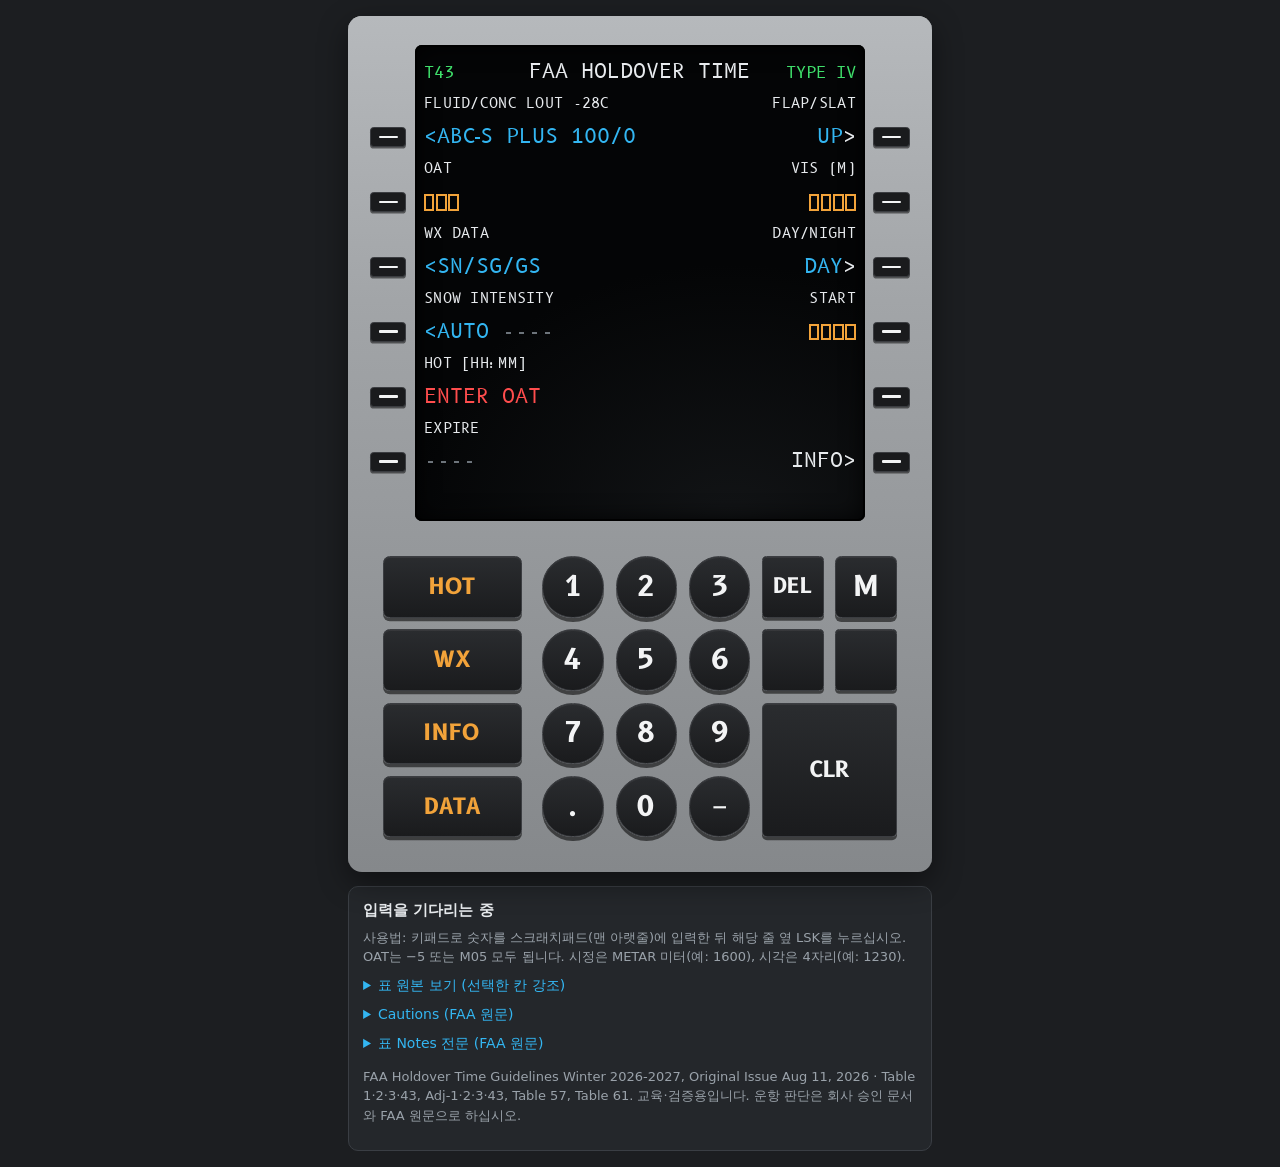
==== commit 24110ea3: "FAA HOT: label EXPIRE; disclaimer always slides on one line Removed the prefers-reduced-motion fallb" ====
--- a/hot/index.html
+++ b/hot/index.html
@@ -66,7 +66,7 @@
 .disc { font-size: .9em; line-height: 1; white-space: nowrap; overflow: hidden; align-self: center; }
 .disc span { display: inline-block; padding-left: 100%; animation: disc-slide 16s linear 1 forwards; }
 @keyframes disc-slide { to { transform: translateX(-100%); } }
-@media (prefers-reduced-motion: reduce) { .disc { white-space: normal; font-size: .6em; line-height: 1.12; } .disc span { padding-left: 0; animation: none; } }
+/* 기기의 "동작 줄이기" 설정과 관계없이 한 줄로 슬라이딩 (Captain, 2026-11-27) */
 .cyan { color: var(--cyan); } .green { color: var(--green); } .amber { color: var(--amber); }
 .red { color: var(--red); } .dim { color: var(--dim); } .white { color: var(--label); }
 .small { font-size: .78em; }
@@ -309,9 +309,9 @@
   else if (S.intMode === "AUTO") intDat = t("<AUTO ", "cyan") + (R.inten ? t(INT[R.inten], R.inten === "H" ? "red" : "green") : t("----", "dim"));
   else intDat = t("<MAN ", "amber") + t(INT[S.intMode], S.intMode === "H" ? "red" : "cyan");
   const dnDat = snowy ? t(S.night ? "NIGHT" : "DAY", "cyan") + t(">", "white") : t("---", "dim");
-  let hotDat, expDat = t("----", "dim"), hotLbl = "HOT [HH:MM]", expLbl = "EXPIRES";
+  let hotDat, expDat = t("----", "dim"), hotLbl = "HOT [HH:MM]", expLbl = "EXPIRE";
   if (R.at) {
-    hotLbl = "ALLOWANCE TIME"; expLbl = "AT EXPIRES / 90 MIN";
+    hotLbl = "ALLOWANCE TIME"; expLbl = "AT EXPIRE / 90 MIN";
     hotDat = t(R.at + " MIN", "green big");
     if (S.start !== null) expDat = t(addMin(S.start, R.at) + " / " + addMin(S.start, 90), "green");
   } else if (R.hot) {
@@ -401,8 +401,7 @@
     const R = compute();
     // slide the note once each time a new HOT/AT + start time appears (Captain, 2026-11-27)
     const key = JSON.stringify([S.fluid, S.conc, S.adj, S.wx, S.pl, S.oat, S.vis, S.night, S.intMode, S.start, R.hot, R.at]);
-    const still = matchMedia("(prefers-reduced-motion: reduce)").matches;
-    if ((R.hot || R.at) && (still || key !== discKey)) { discKey = key; spHtml = '<div class="disc white"><span>THE RESPONSIBILITY FOR THE APPLICATION OF THESE DATA REMAINS WITH THE USER</span></div>'; }
+    if ((R.hot || R.at) && key !== discKey) { discKey = key; spHtml = '<div class="disc white"><span>THE RESPONSIBILITY FOR THE APPLICATION OF THESE DATA REMAINS WITH THE USER</span></div>'; }
   }
   scr.innerHTML = html + spHtml;
   renderRef();
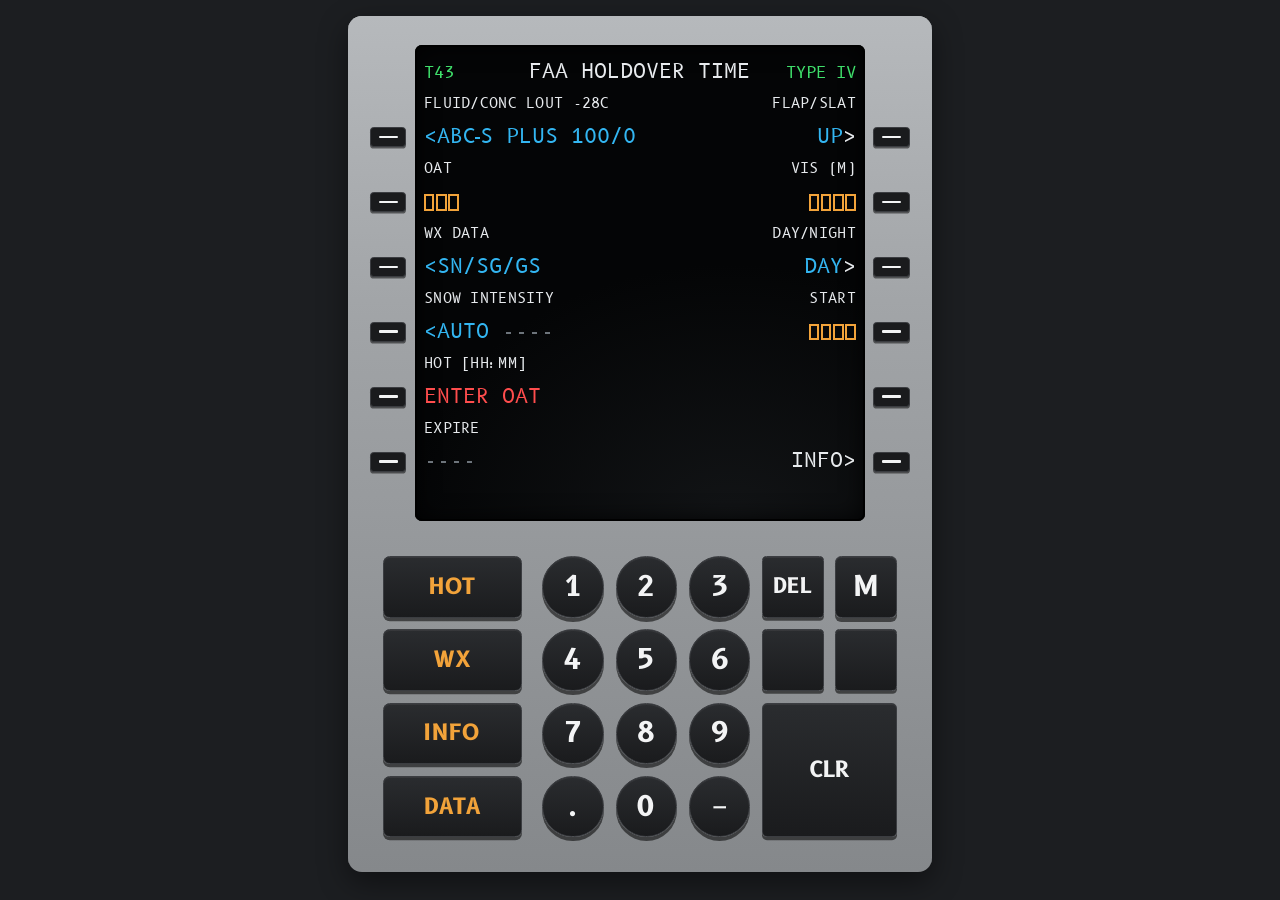
==== commit 45adfc39: "FAA HOT: hide explanation panel below the CDU Panel ('입력을 기다리는 중' / tables / cautions / notes) hidde" ====
--- a/hot/index.html
+++ b/hot/index.html
@@ -99,7 +99,9 @@
 .k.slash { grid-column: 3; grid-row: 4; }
 
 /* reference panel under the unit */
-.ref { margin-top: 14px; background: var(--panel); border: 1px solid var(--line); border-radius: 10px; padding: 12px 14px; font-size: 14px; line-height: 1.5; }
+/* A380-MFD: CDU 아래 설명 상자(결과 설명/표 원본/Cautions/Notes)는 숨김 (Captain, 2026-11-27). 계산은 그대로 */
+.ref { display: none !important; }
+.ref-orig { margin-top: 14px; background: var(--panel); border: 1px solid var(--line); border-radius: 10px; padding: 12px 14px; font-size: 14px; line-height: 1.5; }
 .ref h2 { font-size: 15px; margin: 0 0 6px; color: var(--label); }
 .ref .warn { color: var(--amber); margin: 6px 0; }
 .ref .bad { color: var(--red); margin: 6px 0; }
